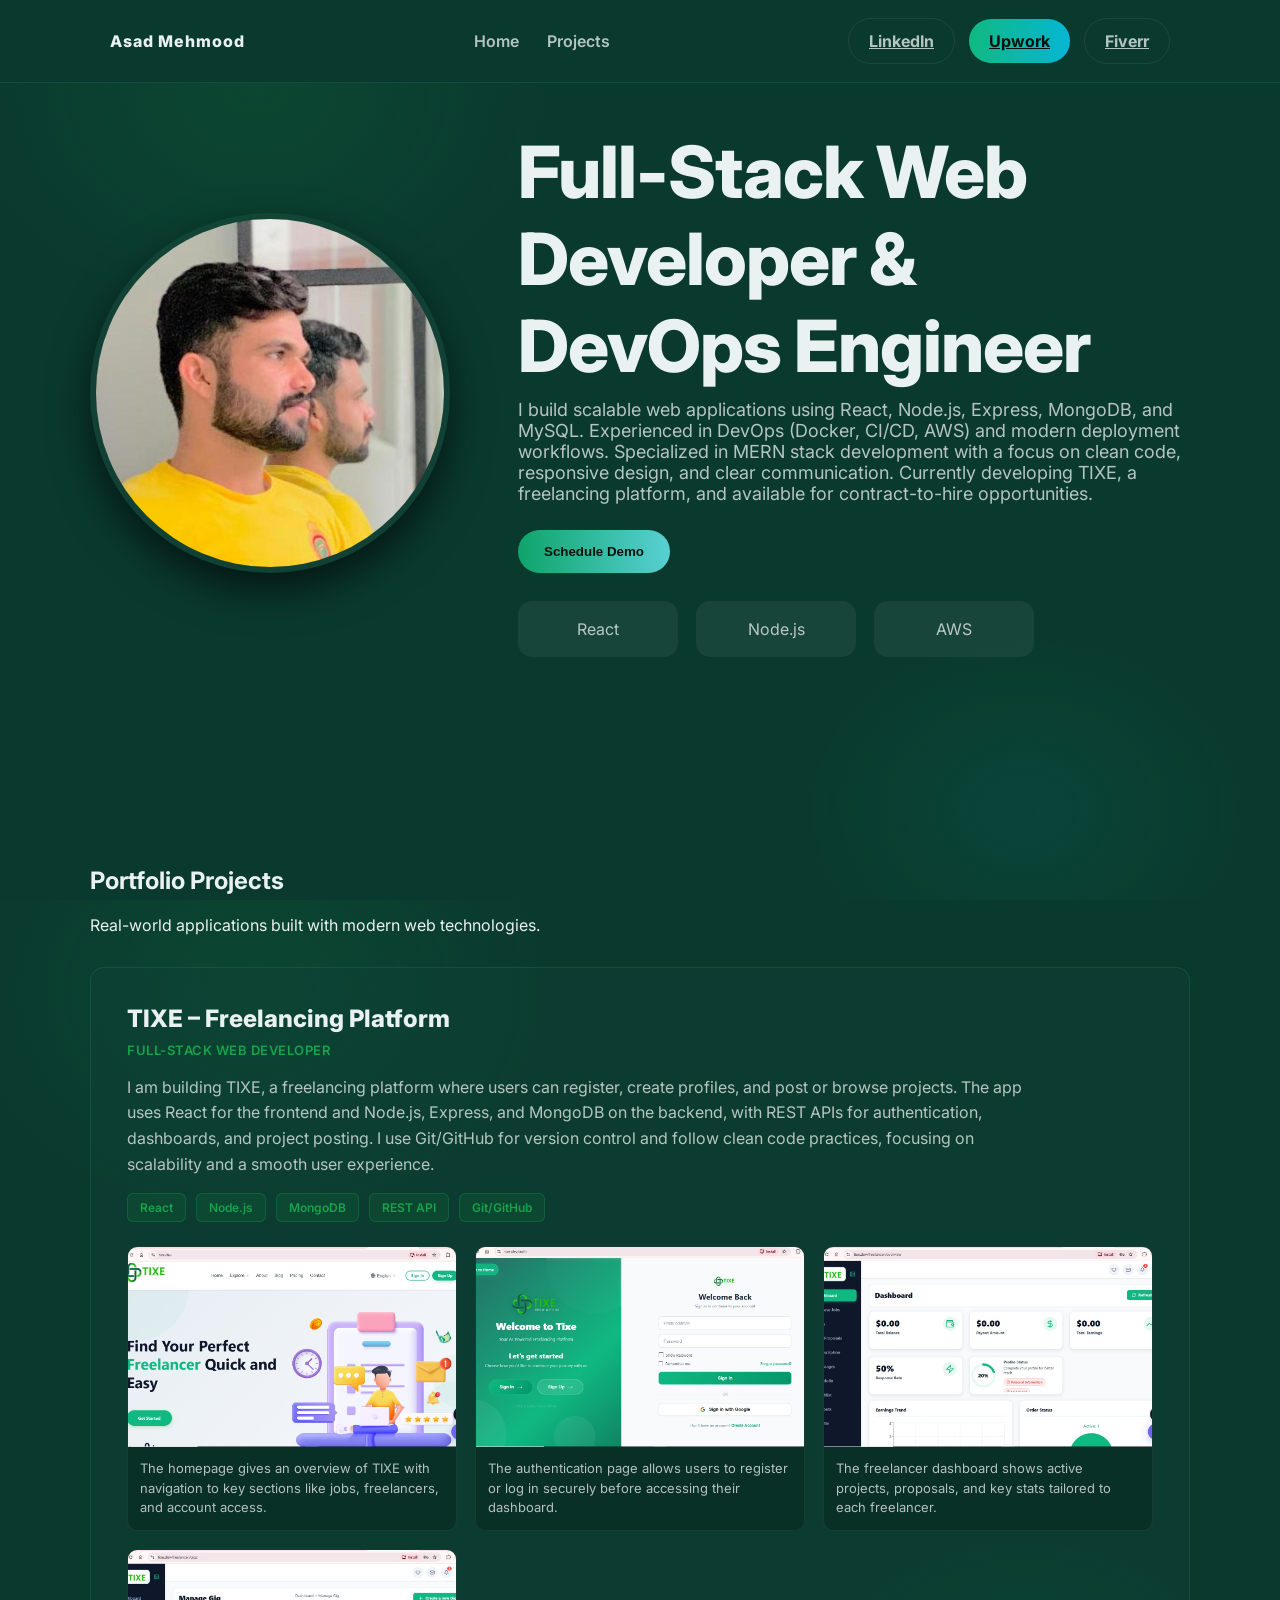
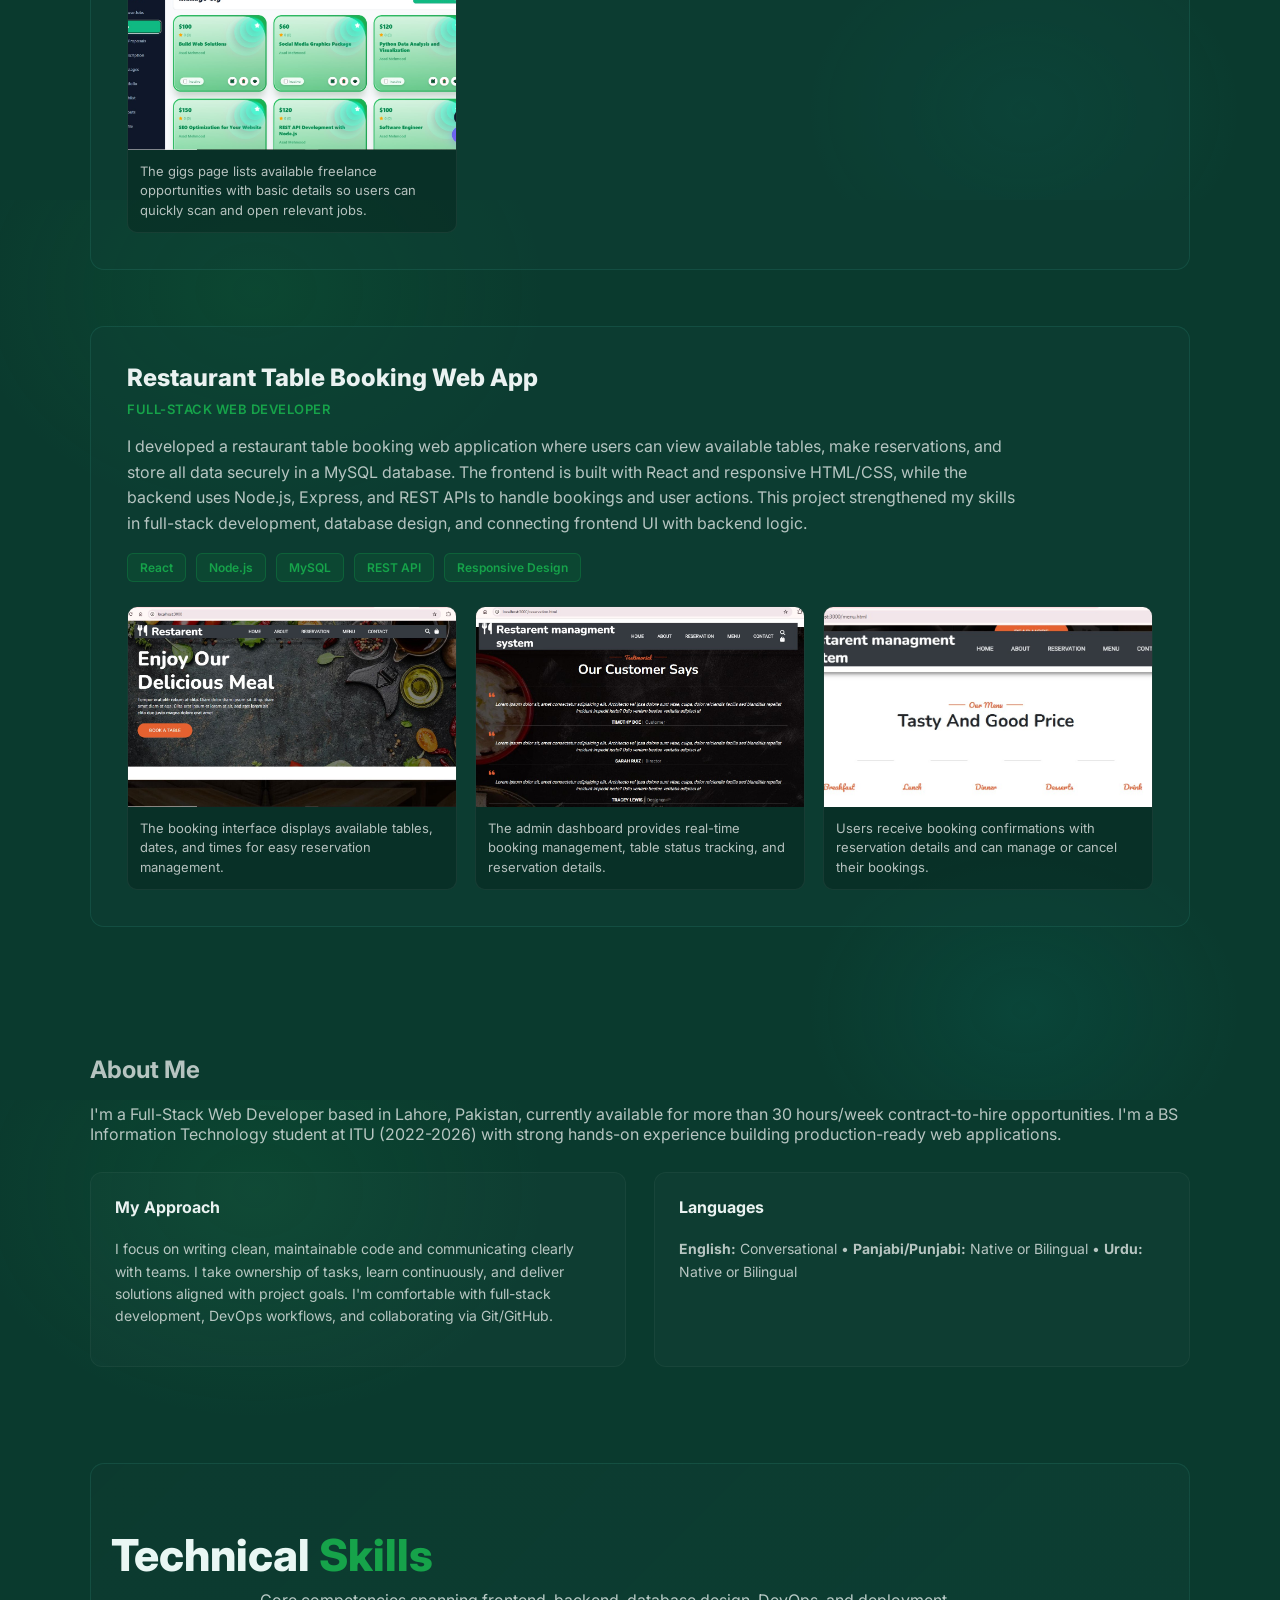
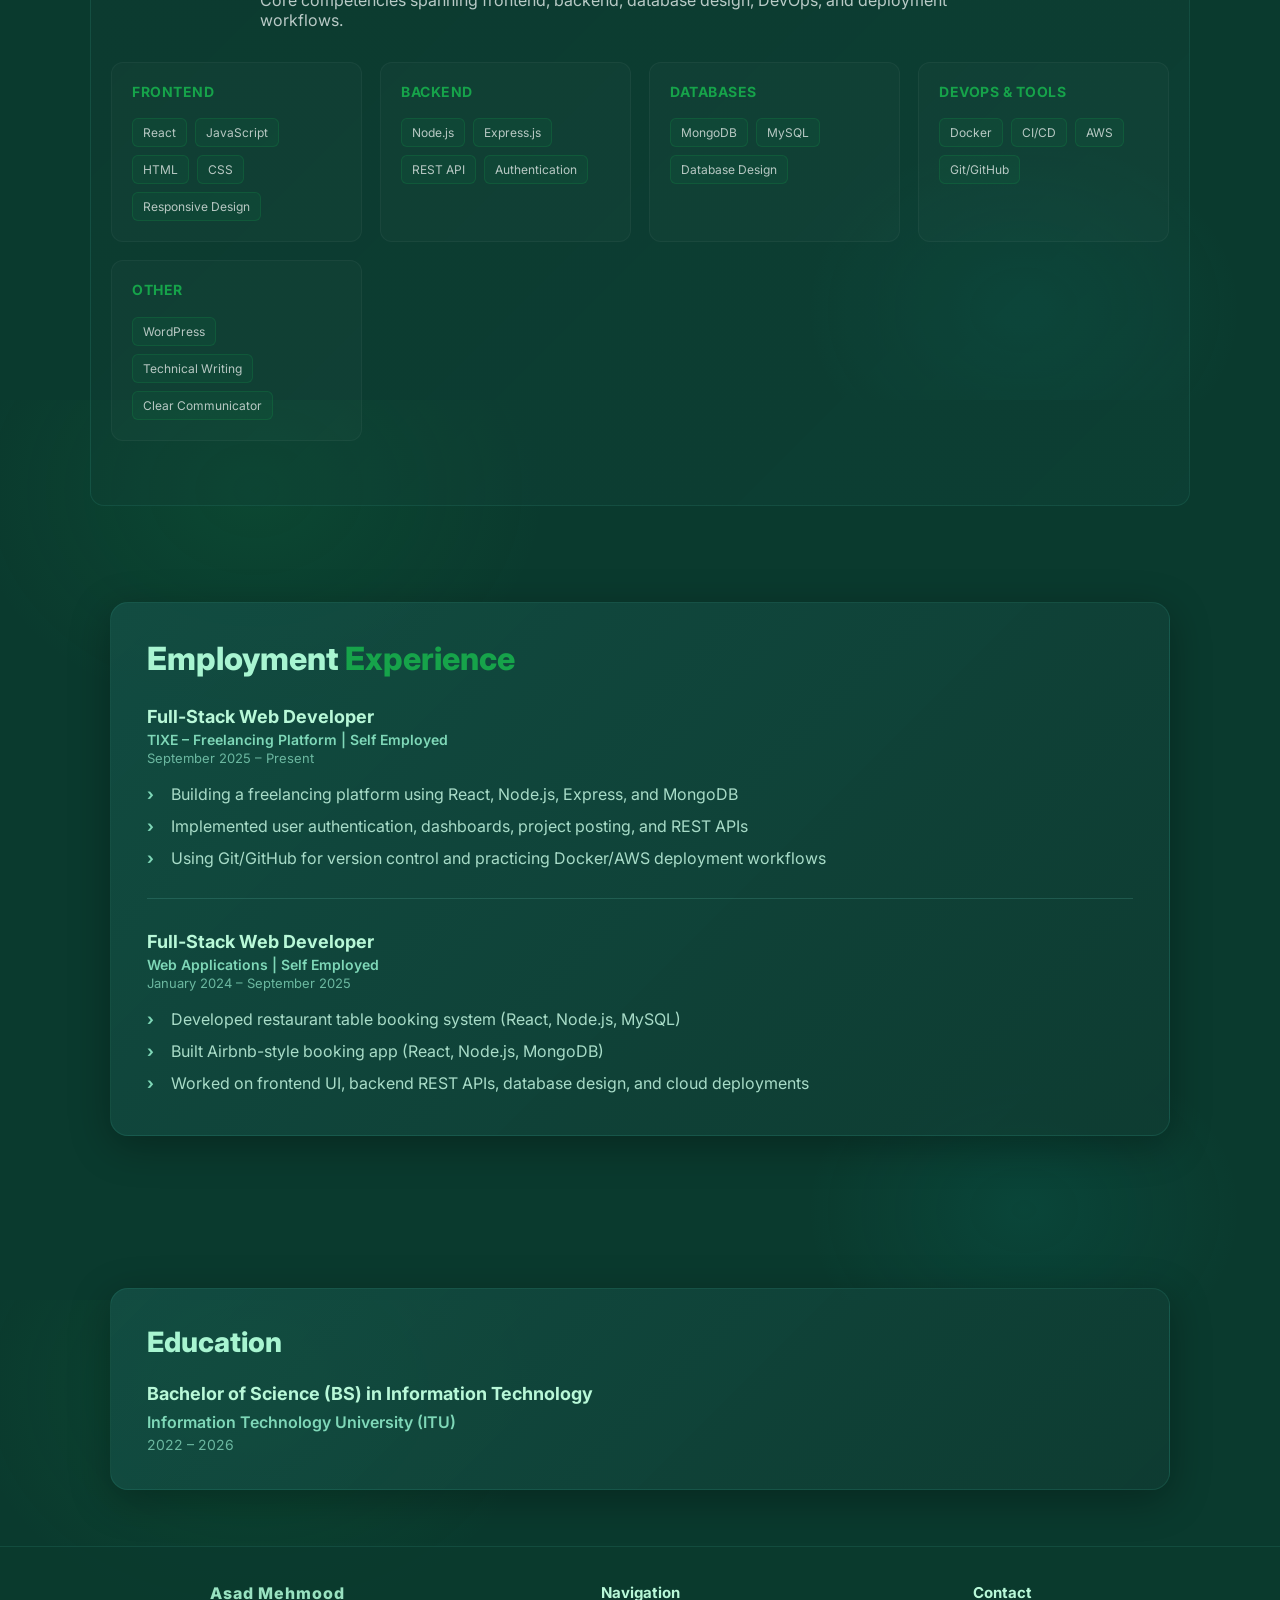
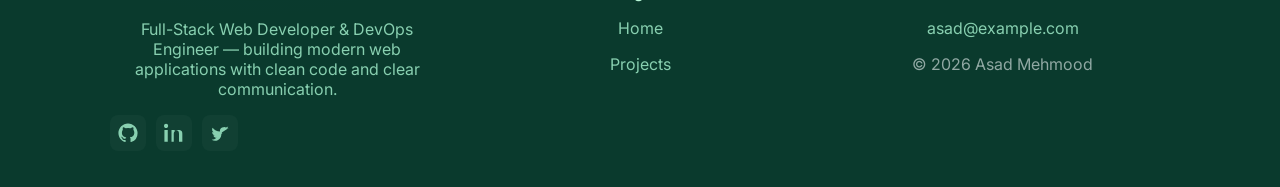
==== index.html @ 4e2e4b88 "Initial commit: Portfolio base" ====
<!doctype html>
<html lang="en">
  <head>
    <meta charset="utf-8" />
    <meta name="viewport" content="width=device-width,initial-scale=1" />
    <title>Verify to Trust AI — Portfolio</title>
    <!-- Animation Libraries -->
    <link href="https://unpkg.com/aos@next/dist/aos.css" rel="stylesheet" />
    <link rel="stylesheet" href="https://cdnjs.cloudflare.com/ajax/libs/animate.css/4.1.1/animate.min.css"/>
    <link rel="stylesheet" href="css/styles.css" />
    <link href="https://fonts.googleapis.com/css2?family=Inter:wght@300;400;600;800&display=swap" rel="stylesheet">
    <script defer src="js/script.js"></script>
    <script src="https://unpkg.com/aos@next/dist/aos.js"></script>
  </head>
  <body>
    <header class="site-header">
      <div class="container header-inner">
        <div class="logo">Asad Mehmood</div>
        <nav class="main-nav">
          <a href="index.html">Home</a>
          <a href="projects.html">Projects</a>
        </nav>
        <div class="header-cta">
          <a class="btn ghost" href="https://www.linkedin.com/in/asad-mehmood95" target="_blank">LinkedIn</a>
          <a class="btn primary" href="https://www.upwork.com/freelancers/~01e59293f4d8d0d1a4" target="_blank">Upwork</a>
          <a class="btn ghost" href="#" target="_blank">Fiverr</a>
        </div>
      </div>
    </header>

    <main>
      <section class="hero">
        <div class="container hero-inner">
          <div class="hero-left" data-aos="fade-up-right" data-aos-duration="800">
            <img class="hero-photo" src="img/hero.jpg" alt="Asad Mehmood" />
          </div>

          <div class="hero-right" data-aos="fade-up-left" data-aos-duration="800" data-aos-delay="200">
            <h1 class="hero-title">Full-Stack Web Developer & DevOps Engineer</h1>
            <p class="hero-sub">I build scalable web applications using React, Node.js, Express, MongoDB, and MySQL. Experienced in DevOps (Docker, CI/CD, AWS) and modern deployment workflows. Specialized in MERN stack development with a focus on clean code, responsive design, and clear communication. Currently developing TIXE, a freelancing platform, and available for contract-to-hire opportunities.</p>

            <div class="hero-actions">
              <button class="btn cta" id="demoBtn" data-aos="zoom-in" data-aos-duration="600" data-aos-delay="400">Schedule Demo</button>
            </div>

            <div class="preorders" data-aos="fade-up" data-aos-duration="800" data-aos-delay="600">
              <div class="preorder-card">React</div>
              <div class="preorder-card">Node.js</div>
              <div class="preorder-card">AWS</div>
            </div>
          </div>
        </div>
      </section>

      <section id="projects-preview" class="projects-section container">
        <h2>Portfolio Projects</h2>
        <p>Real-world applications built with modern web technologies.</p>

        <div class="portfolio-projects">
          <!-- TIXE Project -->
          <div class="portfolio-project" data-aos="fade-up" data-aos-duration="800">
            <div class="project-header">
              <h3>TIXE – Freelancing Platform</h3>
              <span class="project-role">Full-Stack Web Developer</span>
            </div>
            <p class="project-desc">I am building TIXE, a freelancing platform where users can register, create profiles, and post or browse projects. The app uses React for the frontend and Node.js, Express, and MongoDB on the backend, with REST APIs for authentication, dashboards, and project posting. I use Git/GitHub for version control and follow clean code practices, focusing on scalability and a smooth user experience.</p>
            <div class="project-skills">
              <span class="skill-tag">React</span>
              <span class="skill-tag">Node.js</span>
              <span class="skill-tag">MongoDB</span>
              <span class="skill-tag">REST API</span>
              <span class="skill-tag">Git/GitHub</span>
            </div>
            <div class="project-gallery">
              <div class="gallery-item">
                <img src="img/tixe-homepage.jpeg" alt="TIXE Homepage" />
                <p class="gallery-caption">The homepage gives an overview of TIXE with navigation to key sections like jobs, freelancers, and account access.</p>
              </div>
              <div class="gallery-item">
                <img src="img/auth-page.jpeg" alt="TIXE Auth Page" />
                <p class="gallery-caption">The authentication page allows users to register or log in securely before accessing their dashboard.</p>
              </div>
              <div class="gallery-item">
                <img src="img/freelancing-dashboard.jpeg" alt="Freelancer Dashboard" />
                <p class="gallery-caption">The freelancer dashboard shows active projects, proposals, and key stats tailored to each freelancer.</p>
              </div>
              <div class="gallery-item">
                <img src="img/Gigs-Page.jpeg" alt="Gigs Page" />
                <p class="gallery-caption">The gigs page lists available freelance opportunities with basic details so users can quickly scan and open relevant jobs.</p>
              </div>
            </div>
          </div>

          <!-- Restaurant Project -->
          <div class="portfolio-project" data-aos="fade-up" data-aos-duration="800" data-aos-delay="200">
            <div class="project-header">
              <h3>Restaurant Table Booking Web App</h3>
              <span class="project-role">Full-Stack Web Developer</span>
            </div>
            <p class="project-desc">I developed a restaurant table booking web application where users can view available tables, make reservations, and store all data securely in a MySQL database. The frontend is built with React and responsive HTML/CSS, while the backend uses Node.js, Express, and REST APIs to handle bookings and user actions. This project strengthened my skills in full-stack development, database design, and connecting frontend UI with backend logic.</p>
            <div class="project-skills">
              <span class="skill-tag">React</span>
              <span class="skill-tag">Node.js</span>
              <span class="skill-tag">MySQL</span>
              <span class="skill-tag">REST API</span>
              <span class="skill-tag">Responsive Design</span>
            </div>
            <div class="project-gallery">
              <div class="gallery-item">
                <img src="img/restuarnt-homepage.jpeg" alt="Restaurant Booking Homepage" />
                <p class="gallery-caption">The booking interface displays available tables, dates, and times for easy reservation management.</p>
              </div>
              <div class="gallery-item">
                <img src="img/restuarant-testionials.jpeg" alt="Restaurant Admin Dashboard" />
                <p class="gallery-caption">The admin dashboard provides real-time booking management, table status tracking, and reservation details.</p>
              </div>
              <div class="gallery-item">
                <img src="img/restuarnt-Menu.jpeg" alt="Booking Confirmation" />
                <p class="gallery-caption">Users receive booking confirmations with reservation details and can manage or cancel their bookings.</p>
              </div>
            </div>
          </div>
        </div>
      </section>

      <section class="features container" id="about">
        <h2>About Me</h2>
        <p>I'm a Full-Stack Web Developer based in Lahore, Pakistan, currently available for more than 30 hours/week contract-to-hire opportunities. I'm a BS Information Technology student at ITU (2022-2026) with strong hands-on experience building production-ready web applications.</p>
        <div class="about-grid">
          <div class="about-item">
            <h4>My Approach</h4>
            <p>I focus on writing clean, maintainable code and communicating clearly with teams. I take ownership of tasks, learn continuously, and deliver solutions aligned with project goals. I'm comfortable with full-stack development, DevOps workflows, and collaborating via Git/GitHub.</p>
          </div>
          <div class="about-item">
            <h4>Languages</h4>
            <p><strong>English:</strong> Conversational • <strong>Panjabi/Punjabi:</strong> Native or Bilingual • <strong>Urdu:</strong> Native or Bilingual</p>
          </div>
        </div>
      </section>

      <section class="verifiable container" id="skills">
        <div class="ver-head">
          <h2>Technical <span class="accent">Skills</span></h2>
        </div>
        <p class="ver-sub">Core competencies spanning frontend, backend, database design, DevOps, and deployment workflows.</p>

        <div class="skills-grid">
          <div class="skill-category" data-aos="zoom-in" data-aos-duration="600" data-aos-delay="100">
            <h4>Frontend</h4>
            <div class="skill-list">
              <span class="skill-badge">React</span>
              <span class="skill-badge">JavaScript</span>
              <span class="skill-badge">HTML</span>
              <span class="skill-badge">CSS</span>
              <span class="skill-badge">Responsive Design</span>
            </div>
          </div>

          <div class="skill-category" data-aos="zoom-in" data-aos-duration="600" data-aos-delay="200">
            <h4>Backend</h4>
            <div class="skill-list">
              <span class="skill-badge">Node.js</span>
              <span class="skill-badge">Express.js</span>
              <span class="skill-badge">REST API</span>
              <span class="skill-badge">Authentication</span>
            </div>
          </div>

          <div class="skill-category">
            <h4>Databases</h4>
            <div class="skill-list">
              <span class="skill-badge">MongoDB</span>
              <span class="skill-badge">MySQL</span>
              <span class="skill-badge">Database Design</span>
            </div>
          </div>

          <div class="skill-category" data-aos="zoom-in" data-aos-duration="600" data-aos-delay="300">
            <h4>DevOps & Tools</h4>
            <div class="skill-list">
              <span class="skill-badge">Docker</span>
              <span class="skill-badge">CI/CD</span>
              <span class="skill-badge">AWS</span>
              <span class="skill-badge">Git/GitHub</span>
            </div>
          </div>

          <div class="skill-category" data-aos="zoom-in" data-aos-duration="600" data-aos-delay="400">
            <h4>Other</h4>
            <div class="skill-list">
              <span class="skill-badge">WordPress</span>
              <span class="skill-badge">Technical Writing</span>
              <span class="skill-badge">Clear Communicator</span>
            </div>
          </div>
        </div>
      </section>

      <section class="employment-section container" id="employment">
        <div class="employment-card" data-aos="fade-up" data-aos-duration="800">
          <h2 class="employment-title">Employment <span class="accent">Experience</span></h2>
          
          <div class="employment-item" data-aos="slide-up" data-aos-duration="600" data-aos-delay="100">
            <div class="employment-header">
              <h3>Full-Stack Web Developer</h3>
              <span class="employment-company">TIXE – Freelancing Platform | Self Employed</span>
              <span class="employment-period">September 2025 – Present</span>
            </div>
            <ul class="employment-details">
              <li>Building a freelancing platform using React, Node.js, Express, and MongoDB</li>
              <li>Implemented user authentication, dashboards, project posting, and REST APIs</li>
              <li>Using Git/GitHub for version control and practicing Docker/AWS deployment workflows</li>
            </ul>
          </div>

          <div class="employment-item" data-aos="slide-up" data-aos-duration="600" data-aos-delay="200">
            <div class="employment-header">
              <h3>Full-Stack Web Developer</h3>
              <span class="employment-company">Web Applications | Self Employed</span>
              <span class="employment-period">January 2024 – September 2025</span>
            </div>
            <ul class="employment-details">
              <li>Developed restaurant table booking system (React, Node.js, MySQL)</li>
              <li>Built Airbnb-style booking app (React, Node.js, MongoDB)</li>
              <li>Worked on frontend UI, backend REST APIs, database design, and cloud deployments</li>
            </ul>
          </div>
        </div>
      </section>

      <section class="education-section container" id="education">
        <div class="education-card" data-aos="fade-up" data-aos-duration="800">
          <h2 class="education-title">Education</h2>
          <div class="education-item" data-aos="slide-up" data-aos-duration="600" data-aos-delay="100">
            <h3>Bachelor of Science (BS) in Information Technology</h3>
            <p class="education-school">Information Technology University (ITU)</p>
            <p class="education-period">2022 – 2026</p>
          </div>
        </div>
      </section>

      <!-- Project modal -->
      <div id="projectModal" class="modal" aria-hidden="true">
        <div class="modal-content">
          <button class="modal-close" id="modalClose">×</button>
          <h3 id="modalTitle">Project Title</h3>
          <img id="modalImg" src="" alt="" />
          <div id="modalBody">
            <p id="modalDesc"></p>
            <p><strong>Tech:</strong> <span id="modalTech"></span></p>
            <p><a id="modalLink" href="#" target="_blank">View repository / live</a></p>
          </div>
        </div>
      </div>
    </main>

    <footer class="site-footer">
      <div class="container footer-inner">
        <div class="col">
          <div class="logo">Asad Mehmood</div>
          <p>Full-Stack Web Developer & DevOps Engineer — building modern web applications with clean code and clear communication.</p>
          <div class="social" aria-label="Social links">
            <a class="social-link" href="https://github.com/asadmehmood" target="_blank" rel="noopener" aria-label="GitHub">
              <svg width="20" height="20" viewBox="0 0 24 24" fill="currentColor" aria-hidden="true"><path d="M12 .5C5.73.5.5 5.73.5 12c0 5.08 3.29 9.39 7.86 10.91.58.11.79-.25.79-.56 0-.28-.01-1.02-.02-2-3.2.7-3.88-1.54-3.88-1.54-.53-1.35-1.3-1.71-1.3-1.71-1.06-.72.08-.71.08-.71 1.17.08 1.78 1.2 1.78 1.2 1.04 1.78 2.73 1.26 3.4.97.11-.76.41-1.26.74-1.55-2.56-.29-5.26-1.28-5.26-5.7 0-1.26.45-2.29 1.19-3.1-.12-.29-.52-1.46.11-3.05 0 0 .98-.31 3.21 1.18a11.1 11.1 0 0 1 5.84 0c2.23-1.5 3.21-1.18 3.21-1.18.63 1.59.24 2.76.12 3.05.74.81 1.19 1.84 1.19 3.1 0 4.43-2.71 5.4-5.29 5.68.42.36.8 1.07.8 2.16 0 1.56-.01 2.82-.01 3.2 0 .31.21.68.8.56A11.52 11.52 0 0 0 23.5 12C23.5 5.73 18.27.5 12 .5z"/></svg>
            </a>
            <a class="social-link" href="https://linkedin.com/in/asad-mehmood" target="_blank" rel="noopener" aria-label="LinkedIn">
              <svg width="20" height="20" viewBox="0 0 24 24" fill="currentColor" aria-hidden="true"><path d="M4.98 3.5C4.98 4.88 3.86 6 2.48 6S0 4.88 0 3.5 1.12 1 2.5 1s2.48 1.12 2.48 2.5zM.5 8.5h4v14h-4v-14zM9 8.5h3.84v2h.05c.53-1 1.83-2.05 3.77-2.05C21.5 8.45 22 10.4 22 13.05V22.5h-4v-8.8c0-2.1-.04-4.8-2.92-4.8-2.92 0-3.37 2.28-3.37 4.63V22.5H9v-14z"/></svg>
            </a>
            <a class="social-link" href="https://twitter.com/asadmehmood" target="_blank" rel="noopener" aria-label="Twitter">
              <svg width="20" height="20" viewBox="0 0 24 24" fill="currentColor" aria-hidden="true"><path d="M22.46 6c-.77.35-1.6.58-2.46.69.89-.53 1.56-1.37 1.88-2.37-.83.5-1.75.86-2.73 1.06A4.15 4.15 0 0 0 16.11 5c-2.3 0-4.17 1.86-4.17 4.15 0 .33.04.65.11.96C8.28 10.03 5.11 8.2 3.13 5.6c-.36.62-.57 1.34-.57 2.11 0 1.46.74 2.75 1.87 3.51-.69-.02-1.34-.21-1.9-.52v.05c0 2.04 1.45 3.74 3.37 4.12-.35.1-.73.15-1.12.15-.27 0-.53-.03-.78-.07.53 1.64 2.07 2.84 3.9 2.87A8.34 8.34 0 0 1 1.99 20.1c1.17.75 2.56 1.2 4.05 1.2 4.86 0 7.53-4.03 7.53-7.53v-.34c.52-.38.97-.86 1.33-1.41-.48.21-1 .34-1.54.4.55-.33.98-.84 1.18-1.46z"/></svg>
            </a>
          </div>
        </div>

        <div class="col">
          <h4>Navigation</h4>
          <p><a href="index.html">Home</a></p>
          <p><a href="projects.html">Projects</a></p>
        </div>

        <div class="col">
          <h4>Contact</h4>
          <p><a href=\"mailto:asad@example.com\">asad@example.com</a></p>
          <p style="margin-top:12px;color:rgba(234,242,241,0.6)">© 2026 Asad Mehmood</p>
        </div>
      </div>
    </footer>
  </body>
</html>
---- css/styles.css ----
:root{
  --bg:#0a3a2e;
  --panel: rgba(255,255,255,0.06);
  --accent: #16a34a;
  --muted: rgba(255,255,255,0.7);
}
*{box-sizing:border-box}
html,body{height:100%}
body{
  margin:0;
  font-family:Inter,system-ui,-apple-system,"Segoe UI",Roboto,"Helvetica Neue",Arial;
  background: radial-gradient(ellipse at 20% 10%, rgba(22,163,74,0.12) 0%, transparent 20%),
              radial-gradient(ellipse at 80% 90%, rgba(6,166,152,0.1) 0%, transparent 15%),
              var(--bg);
  color:#eaf2f1;
  position:relative;
  overflow-x:hidden;
}

body::before{
  content:'';
  position:fixed;
  top:0;
  left:0;
  width:100%;
  height:100%;
  background:
    radial-gradient(circle 80px at 10% 20%, rgba(22,200,100,0.15), transparent),
    radial-gradient(circle 60px at 80% 80%, rgba(50,180,150,0.12), transparent),
    radial-gradient(circle 100px at 50% 50%, rgba(30,160,120,0.08), transparent),
    radial-gradient(circle 70px at 90% 10%, rgba(20,180,140,0.1), transparent),
    radial-gradient(circle 50px at 15% 80%, rgba(40,170,130,0.12), transparent),
    radial-gradient(circle 85px at 60% 30%, rgba(25,190,150,0.1), transparent);
  background-size:
    200% 200%,
    250% 250%,
    300% 300%,
    280% 280%,
    220% 220%,
    260% 260%;
  animation:
    bubble1 15s ease-in-out infinite,
    bubble2 20s ease-in-out infinite,
    bubble3 25s ease-in-out infinite,
    bubble4 18s ease-in-out infinite,
    bubble5 22s ease-in-out infinite,
    bubble6 19s ease-in-out infinite;
  pointer-events:none;
  z-index:0;
}

@keyframes bubble1{
  0%, 100% { background-position: 0% 0%, 0% 0%, 0% 0%, 0% 0%, 0% 0%, 0% 0%; }
  25% { background-position: 100% 0%, 0% 0%, 0% 0%, 0% 0%, 0% 0%, 0% 0%; }
  50% { background-position: 100% 100%, 0% 0%, 0% 0%, 0% 0%, 0% 0%, 0% 0%; }
  75% { background-position: 0% 100%, 0% 0%, 0% 0%, 0% 0%, 0% 0%, 0% 0%; }
}

@keyframes bubble2{
  0%, 100% { background-position: 0% 0%, 100% 100%, 0% 0%, 0% 0%, 0% 0%, 0% 0%; }
  25% { background-position: 0% 0%, 0% 100%, 0% 0%, 0% 0%, 0% 0%, 0% 0%; }
  50% { background-position: 0% 0%, 0% 0%, 0% 0%, 0% 0%, 0% 0%, 0% 0%; }
  75% { background-position: 0% 0%, 100% 0%, 0% 0%, 0% 0%, 0% 0%, 0% 0%; }
}

@keyframes bubble3{
  0%, 100% { background-position: 0% 0%, 0% 0%, 50% 50%, 0% 0%, 0% 0%, 0% 0%; }
  50% { background-position: 0% 0%, 0% 0%, 100% 100%, 0% 0%, 0% 0%, 0% 0%; }
}

@keyframes bubble4{
  0%, 100% { background-position: 0% 0%, 0% 0%, 0% 0%, 100% 0%, 0% 0%, 0% 0%; }
  50% { background-position: 0% 0%, 0% 0%, 0% 0%, 0% 100%, 0% 0%, 0% 0%; }
}

@keyframes bubble5{
  0%, 100% { background-position: 0% 0%, 0% 0%, 0% 0%, 0% 0%, 100% 100%, 0% 0%; }
  50% { background-position: 0% 0%, 0% 0%, 0% 0%, 0% 0%, 0% 0%, 0% 0%; }
}

@keyframes bubble6{
  0%, 100% { background-position: 0% 0%, 0% 0%, 0% 0%, 0% 0%, 0% 0%, 50% 50%; }
  50% { background-position: 0% 0%, 0% 0%, 0% 0%, 0% 0%, 0% 0%, 100% 100%; }
}

main{
  position:relative;
  z-index:1;
}
.container{max-width:1100px;margin:0 auto;padding:0 20px;position:relative;z-index:1}

.site-header{position:fixed;left:0;right:0;top:0;padding:18px 0;z-index:50;background:rgba(10,58,46,0.95);backdrop-filter:blur(8px);border-bottom:1px solid rgba(50,150,130,0.2)}
.header-inner{display:flex;align-items:center;justify-content:space-between}
.logo{font-weight:800;letter-spacing:1px}
.main-nav a{color:var(--muted);text-decoration:none;margin:0 12px;font-weight:600}
.header-cta .btn{margin-left:10px}

.hero{min-height:78vh;display:block;position:relative;overflow:hidden;border-radius:18px;margin:48px 12px}
.hero-bg{position:absolute;inset:0;background-color:#021010;background-position:center;background-size:cover;background-repeat:no-repeat;filter:brightness(0.45);}
.hero-inner{position:relative;z-index:3;padding:80px 0;text-align:left;display:flex;align-items:center;gap:40px}

/* Left photo and right text layout */
.hero-left{flex:0 0 360px;display:flex;align-items:center;justify-content:center}
.hero-photo{width:360px;height:360px;border-radius:50%;object-fit:cover;box-shadow:0 18px 40px rgba(0,0,0,0.6);border:6px solid rgba(255,255,255,0.03)}
.hero-right{flex:1}
.hero-right{padding-left:28px}
.hero-right .hero-title{margin-top:0;max-width:720px}
.hero-right .hero-sub{max-width:720px}
.preorders{margin-top:28px;display:flex;gap:18px;justify-content:flex-start;flex-wrap:wrap}
.hero-title{font-size:clamp(34px,7vw,72px);margin:0 0 10px;font-weight:800;letter-spacing:-1px}
.hero-sub{color:var(--muted);font-size:18px;margin:0 0 26px}

.btn{display:inline-block;padding:12px 20px;border-radius:999px;border:0;cursor:pointer;font-weight:700}
.btn.primary{background:linear-gradient(90deg,#10b981,#06b6d4);color:#02110b}
.btn.ghost{background:transparent;border:1px solid rgba(255,255,255,0.08);color:var(--muted)}
.btn.cta{background:linear-gradient(90deg,#0ea46a,#58d0d3);color:#02110b;padding:14px 26px}

.preorder-card{background:var(--panel);backdrop-filter:blur(6px);padding:18px 22px;border-radius:14px;min-width:160px;text-align:center;color:var(--muted)}

.features{padding:60px 0;color:var(--muted);text-align:left}

.site-footer{padding:28px 0;text-align:center;color:var(--muted)}

/* Verifiable section (dark, centered, icon cards) */
.verifiable{padding:64px 20px;margin-top:36px;background:linear-gradient(135deg,rgba(15,60,50,0.4),rgba(20,75,65,0.3));border:1px solid rgba(50,150,130,0.2);border-radius:14px;color:#e9f7f4}
.ver-head h2{font-size:clamp(28px,4.8vw,44px);margin:0 0 8px;font-weight:800}
.ver-head .accent{color:var(--accent)}
.ver-sub{color:rgba(234,242,241,0.78);max-width:760px;margin:8px auto 28px}
.ver-icons{display:flex;gap:22px;justify-content:center;align-items:flex-start;flex-wrap:wrap}
.ver-card{background:rgba(255,255,255,0.02);padding:18px 20px;border-radius:12px;min-width:220px;max-width:280px;text-align:center}
.ver-icon{width:64px;height:64px;margin:0 auto 12px;border-radius:12px;background:linear-gradient(180deg,rgba(40,200,140,0.12),rgba(40,200,140,0.02));box-shadow:0 6px 20px rgba(10,40,30,0.45) inset}
.ver-label{font-size:14px;color:rgba(234,242,241,0.78)}

/* Enhanced footer layout */
.site-footer{background:rgba(10,58,46,0.9);padding:36px 0;color:rgba(168,245,209,0.9);border-top:1px solid rgba(50,150,130,0.2)}
.site-footer .footer-inner{display:flex;gap:28px;align-items:flex-start;justify-content:space-between;max-width:1100px;margin:0 auto}
.site-footer .col{flex:1;min-width:180px}
.site-footer h4{margin:0 0 8px;font-size:15px;color:#b8f8d8}
.site-footer p, .site-footer a{color:rgba(168,245,209,0.8);text-decoration:none}
.site-footer .social{display:flex;gap:10px;margin-top:8px}

.social-link{display:inline-flex;align-items:center;justify-content:center;width:36px;height:36px;border-radius:8px;background:rgba(255,255,255,0.03);color:var(--muted);transition:transform .18s ease,background .18s ease}
.social-link:hover{transform:translateY(-4px);background:linear-gradient(90deg,var(--accent),#06b6d4);color:#02110b}
.footer-inner .logo{font-weight:800}

/* Threats section (white rounded container with two-column content) */
.threats-section{padding:56px 20px;margin-top:40px}
.threats-card{background:#fff;border-radius:18px;padding:36px;box-shadow:0 10px 40px rgba(0,0,0,0.08)}
.threats-title{color:#114b3a;text-align:center;font-size:34px;margin:0 0 10px;font-weight:800}
.threats-title .accent{color:var(--accent)}
.threats-intro{text-align:center;color:#7aa88b;max-width:900px;margin:0 auto 28px}
.threats-grid{display:grid;grid-template-columns:1fr 1fr;gap:22px;align-items:stretch}
.threats-art img{width:100%;height:320px;object-fit:cover;border-radius:12px}
.threats-panel{background:#eafef4;border-radius:12px;padding:26px}
.threats-panel h3{margin-top:0;color:#073a2a}
.threats-list{display:flex;gap:24px}
.threats-list ul{list-style:none;padding:0;margin:0}
.threats-list li{padding:8px 0;color:#0c5a3f;position:relative}
.threats-list li::before{content:'›';position:absolute;left:-18px;color:#0c5a3f;font-weight:700}
.threats-cta{margin-top:24px}
.btn.secondary{background:#0c6948;color:#fff;border-radius:10px;padding:10px 16px}

@media (max-width:900px){
  .threats-grid{grid-template-columns:1fr;}
  .threats-art img{height:220px}
}

/* Solutions band (green) */
.solutions-section{padding:56px 20px;margin-top:40px}
.solutions-card{background:#fff;border-radius:18px;padding:26px}
.solutions-top{text-align:center;margin-bottom:8px}
.badge{display:inline-block;border:1px solid rgba(10,70,50,0.12);padding:6px 12px;border-radius:18px;font-size:13px;color:#0a4f3a}
.solutions-title{margin:10px 0 0;font-size:30px;color:#0b4537}

.solutions-band{background:#0b5d49;border-radius:10px;margin-top:18px;display:flex;align-items:center;padding:34px 22px;color:#e6fff6}
.solutions-left{flex:0 0 240px;display:flex;align-items:center;justify-content:center}
.solutions-verb{font-size:34px;font-weight:700;color:#9ef4b8}
.solutions-center{width:80px;display:flex;justify-content:center}
.dot-row{display:flex;flex-direction:column;align-items:center;gap:22px}
.sol-icon{display:inline-block;color:#bff6db;opacity:0.95;transition:transform .28s ease,opacity .28s ease;filter:drop-shadow(0 6px 18px rgba(8,80,50,0.28));}
.sol-icon.large{width:44px;height:44px}
.dot{display:none}
.solutions-right{flex:1;display:flex;flex-direction:column;gap:18px;padding-left:18px}
.solutions-band{background:#0b5d49;border-radius:10px;margin-top:18px;display:flex;align-items:center;padding:34px 22px;color:#e6fff6}

/* Make band appear full-bleed inside the white rounded card */
.solutions-card{position:relative;overflow:visible}
.solutions-band{margin-left:-26px;margin-right:-26px;padding-left:40px;padding-right:40px;border-radius:12px}

/* subtle icon animations */
.dot-row{display:flex;flex-direction:column;align-items:center;gap:22px}
.dot-row .sol-icon{animation:fadeScale 2.2s ease-in-out infinite alternate}
.dot-row .sol-icon:nth-child(2){animation-duration:2.4s;opacity:1}
.dot-row .sol-icon:nth-child(1){animation-delay:0.1s}
.dot-row .sol-icon:nth-child(3){animation-delay:0.25s}

@keyframes fadeScale{
  from{opacity:0.85;transform:scale(.95)}
  to{opacity:1;transform:scale(1.06)}
}
.sol-item h4{margin:0;color:#d7fff0}
.sol-item .muted{color:rgba(200,255,230,0.85);margin-top:6px;font-size:14px}

@media (max-width:900px){
  .solutions-band{flex-direction:column;align-items:center;text-align:center;padding:26px}
  .solutions-left{order:1}
  .solutions-center{order:2;margin:12px 0}
  .solutions-right{order:3;padding-left:0}
  .solutions-left{flex:0 0 auto}
}


/* Responsive */
@media (max-width:720px){
  .main-nav{display:none}
  .hero-inner{padding:100px 0}
  .hero-title{font-size:36px}
}

/* hero uses inline image element now (img/hero.jpg) */

/* Projects grid */
.projects-section{padding:48px 0}
.projects-grid{display:grid;grid-template-columns:repeat(3,1fr);gap:20px;margin-top:20px}
.project-card{background:rgba(255,255,255,0.03);padding:14px;border-radius:12px;text-align:center;cursor:pointer;transition:transform .18s ease,box-shadow .18s ease}
.project-card img{width:100%;height:160px;object-fit:cover;border-radius:8px;margin-bottom:12px}
.project-card:hover{transform:translateY(-6px);box-shadow:0 8px 30px rgba(2,10,8,0.45)}

/* Modal styles */
.modal{position:fixed;inset:0;background:rgba(0,0,0,0.6);display:none;align-items:center;justify-content:center;padding:24px;z-index:120}
.modal[aria-hidden="false"]{display:flex}
.modal-content{background:#031312;color:#eaf6f3;border-radius:12px;padding:22px;max-width:860px;width:100%;position:relative}
.modal-content img{width:100%;height:320px;object-fit:cover;border-radius:8px;margin:12px 0}
.modal-close{position:absolute;right:12px;top:8px;background:transparent;border:0;font-size:26px;color:#bfeee0;cursor:pointer}

@media (max-width:900px){
  .projects-grid{grid-template-columns:repeat(2,1fr)}
}
@media (max-width:720px){
  .hero-inner{flex-direction:column;gap:20px;align-items:center;padding:60px 0}
  .hero-left{flex:0 0 auto}
  .hero-photo{width:200px;height:200px}
  .hero-right{text-align:center}
}
@media (max-width:600px){
  .projects-grid{grid-template-columns:1fr}
  .hero-photo{width:140px;height:140px}
}

/* Portfolio Projects Section */
.portfolio-projects{display:flex;flex-direction:column;gap:56px;margin-top:32px}
.portfolio-project{background:rgba(15,65,55,0.4);border-radius:14px;padding:36px;border:1px solid rgba(50,150,130,0.2)}
.project-header{margin-bottom:16px}
.project-header h3{margin:0 0 6px;font-size:24px;font-weight:800;color:#eaf2f1}
.project-role{display:inline-block;color:var(--accent);font-size:13px;font-weight:600;text-transform:uppercase;letter-spacing:0.5px}
.project-desc{color:var(--muted);font-size:16px;line-height:1.6;margin-bottom:16px;max-width:900px}
.project-skills{display:flex;gap:10px;flex-wrap:wrap;margin-bottom:24px}
.skill-tag{display:inline-block;background:rgba(22,163,74,0.1);color:var(--accent);padding:6px 12px;border-radius:6px;font-size:12px;font-weight:600;border:1px solid rgba(22,163,74,0.3)}
.project-gallery{display:grid;grid-template-columns:repeat(auto-fit,minmax(280px,1fr));gap:18px;margin-top:24px}
.gallery-item{background:rgba(0,0,0,0.2);border-radius:10px;overflow:hidden;border:1px solid rgba(255,255,255,0.06)}
.gallery-item img{width:100%;height:200px;object-fit:cover;display:block}
.gallery-caption{margin:12px;font-size:13px;color:var(--muted);line-height:1.5}

/* About Section */
.about-grid{display:grid;grid-template-columns:repeat(auto-fit,minmax(320px,1fr));gap:28px;margin-top:28px}
.about-item{background:rgba(255,255,255,0.02);padding:24px;border-radius:12px;border:1px solid rgba(255,255,255,0.04)}
.about-item h4{margin-top:0;color:#eaf2f1;font-size:16px}
.about-item p{color:var(--muted);font-size:14px;line-height:1.6}

/* Skills Section */
.skills-grid{display:grid;grid-template-columns:repeat(auto-fit,minmax(220px,1fr));gap:18px;margin-top:32px}
.skill-category{background:rgba(255,255,255,0.02);padding:20px;border-radius:12px;border:1px solid rgba(255,255,255,0.04)}
.skill-category h4{margin-top:0;color:var(--accent);font-size:14px;font-weight:700;text-transform:uppercase;letter-spacing:0.5px}
.skill-list{display:flex;flex-wrap:wrap;gap:8px;margin-top:12px}
.skill-badge{display:inline-block;background:rgba(22,163,74,0.08);color:var(--muted);padding:6px 10px;border-radius:6px;font-size:12px;border:1px solid rgba(22,163,74,0.2);transition:all .18s ease}
.skill-badge:hover{background:rgba(22,163,74,0.15);border-color:rgba(22,163,74,0.4);color:#eaf2f1}

/* Employment Section */
.employment-section{padding:56px 20px;margin-top:40px}
.employment-card{background:linear-gradient(135deg,rgba(20,80,70,0.8),rgba(15,60,50,0.85));border-radius:18px;padding:36px;box-shadow:0 10px 40px rgba(0,0,0,0.3);border:1px solid rgba(50,150,130,0.2)}
.employment-title{color:#a8f5d1;font-size:32px;margin:0 0 28px;font-weight:800}
.employment-title .accent{color:var(--accent)}
.employment-item{margin-bottom:32px;padding-bottom:24px;border-bottom:1px solid rgba(100,200,180,0.2)}
.employment-item:last-child{border-bottom:none;padding-bottom:0;margin-bottom:0}
.employment-header h3{margin:0 0 4px;color:#b8f8d8;font-size:18px;font-weight:700}
.employment-company{display:block;color:#7fd8b8;font-weight:600;font-size:14px;margin-bottom:2px}
.employment-period{display:block;color:#6bb8a0;font-size:13px}
.employment-details{list-style:none;padding:12px 0 0;margin:0;color:#a8dcc8}
.employment-details li{padding:6px 0 6px 24px;position:relative}
.employment-details li::before{content:'›';position:absolute;left:0;color:#7fd8b8;font-weight:700}

/* Education Section */
.education-section{padding:56px 20px;margin-top:40px}
.education-card{background:linear-gradient(135deg,rgba(20,80,70,0.8),rgba(15,60,50,0.85));border-radius:18px;padding:36px;box-shadow:0 10px 40px rgba(0,0,0,0.3);border:1px solid rgba(50,150,130,0.2)}
.education-title{color:#114b3a;font-size:28px;margin:0 0 24px;font-weight:800}
.education-title{color:#a8f5d1;font-size:28px;margin:0 0 24px;font-weight:800}
.education-item h3{color:#b8f8d8;font-size:18px;margin:0 0 8px;font-weight:700}
.education-school{color:#7fd8b8;font-weight:600;margin:4px 0}
.education-period{color:#6bb8a0;font-size:14px;margin:0}

/* 3D Effects and Animation Enhancements */
html{scroll-behavior:smooth}

/* 3D perspective for interactive elements */
.portfolio-project,
.employment-card,
.education-card,
.skill-category,
.hero-photo{
  perspective:1000px;
  transition:transform 0.3s cubic-bezier(0.34, 1.56, 0.64, 1), box-shadow 0.3s ease;
}

.portfolio-project:hover,
.employment-card:hover,
.education-card:hover,
.skill-category:hover{
  transform:translateY(-8px) rotateX(2deg);
  box-shadow:0 20px 60px rgba(22,163,74,0.2);
}

.hero-photo{
  border-radius:50%;
  box-shadow:0 18px 40px rgba(0,0,0,0.6);
  transition:transform 0.4s cubic-bezier(0.34, 1.56, 0.64, 1), box-shadow 0.4s ease;
}

.hero-photo:hover{
  transform:scale(1.05) rotateY(5deg);
  box-shadow:0 25px 50px rgba(22,163,74,0.3);
}

.btn:hover{
  transform:scale(1.05);
}

.skill-badge{
  cursor:pointer;
  transition:all 0.3s cubic-bezier(0.34, 1.56, 0.64, 1);
}

.skill-badge:hover{
  transform:scale(1.1);
}

/* Gallery items 3D flip effect */
.gallery-item{
  perspective:1000px;
  transform-style:preserve-3d;
  transition:transform 0.6s cubic-bezier(0.34, 1.56, 0.64, 1);
}

.gallery-item:hover{
  transform:rotateY(2deg);
}

/* Smooth animations for AOS library */
[data-aos] {
  opacity: 0;
}

[data-aos].aos-animate {
  opacity: 1;
}

/* Enhanced animation states */
[data-aos="fade-up"] {
  transform: translateY(40px);
}

[data-aos="fade-up"].aos-animate {
  transform: translateY(0);
}

[data-aos="fade-up-right"] {
  transform: translateY(40px) translateX(-40px);
}

[data-aos="fade-up-right"].aos-animate {
  transform: translateY(0) translateX(0);
}

[data-aos="fade-up-left"] {
  transform: translateY(40px) translateX(40px);
}

[data-aos="fade-up-left"].aos-animate {
  transform: translateY(0) translateX(0);
}

[data-aos="slide-up"] {
  transform: translateY(50px);
}

[data-aos="slide-up"].aos-animate {
  transform: translateY(0);
}

[data-aos="zoom-in"] {
  transform: scale(0.8);
}

[data-aos="zoom-in"].aos-animate {
  transform: scale(1);
}

/* Staggered animations for multiple elements */
[data-aos][data-aos-delay="100"] {
  transition-delay: 100ms;
}

[data-aos][data-aos-delay="200"] {
  transition-delay: 200ms;
}

[data-aos][data-aos-delay="300"] {
  transition-delay: 300ms;
}

[data-aos][data-aos-delay="400"] {
  transition-delay: 400ms;
}

[data-aos][data-aos-delay="600"] {
  transition-delay: 600ms;
}

/* Custom AOS animation speeds */
[data-aos][data-aos-duration="600"] {
  transition-duration: 600ms;
}

[data-aos][data-aos-duration="800"] {
  transition-duration: 800ms;
}

/* Additional 3D effect for cards */
.portfolio-projects{
  perspective:1200px;
}

.employment-item,
.education-item{
  transition:all 0.4s cubic-bezier(0.34, 1.56, 0.64, 1);
}

.employment-item:hover,
.education-item:hover{
  transform:translateX(8px);
}

@media (max-width:900px){
  .project-gallery{grid-template-columns:repeat(2,1fr)}
  .portfolio-project{padding:24px}
}

@media (max-width:720px){
  .project-gallery{grid-template-columns:1fr}
  .employment-card,.education-card{padding:24px}
  .portfolio-projects{gap:36px}
}
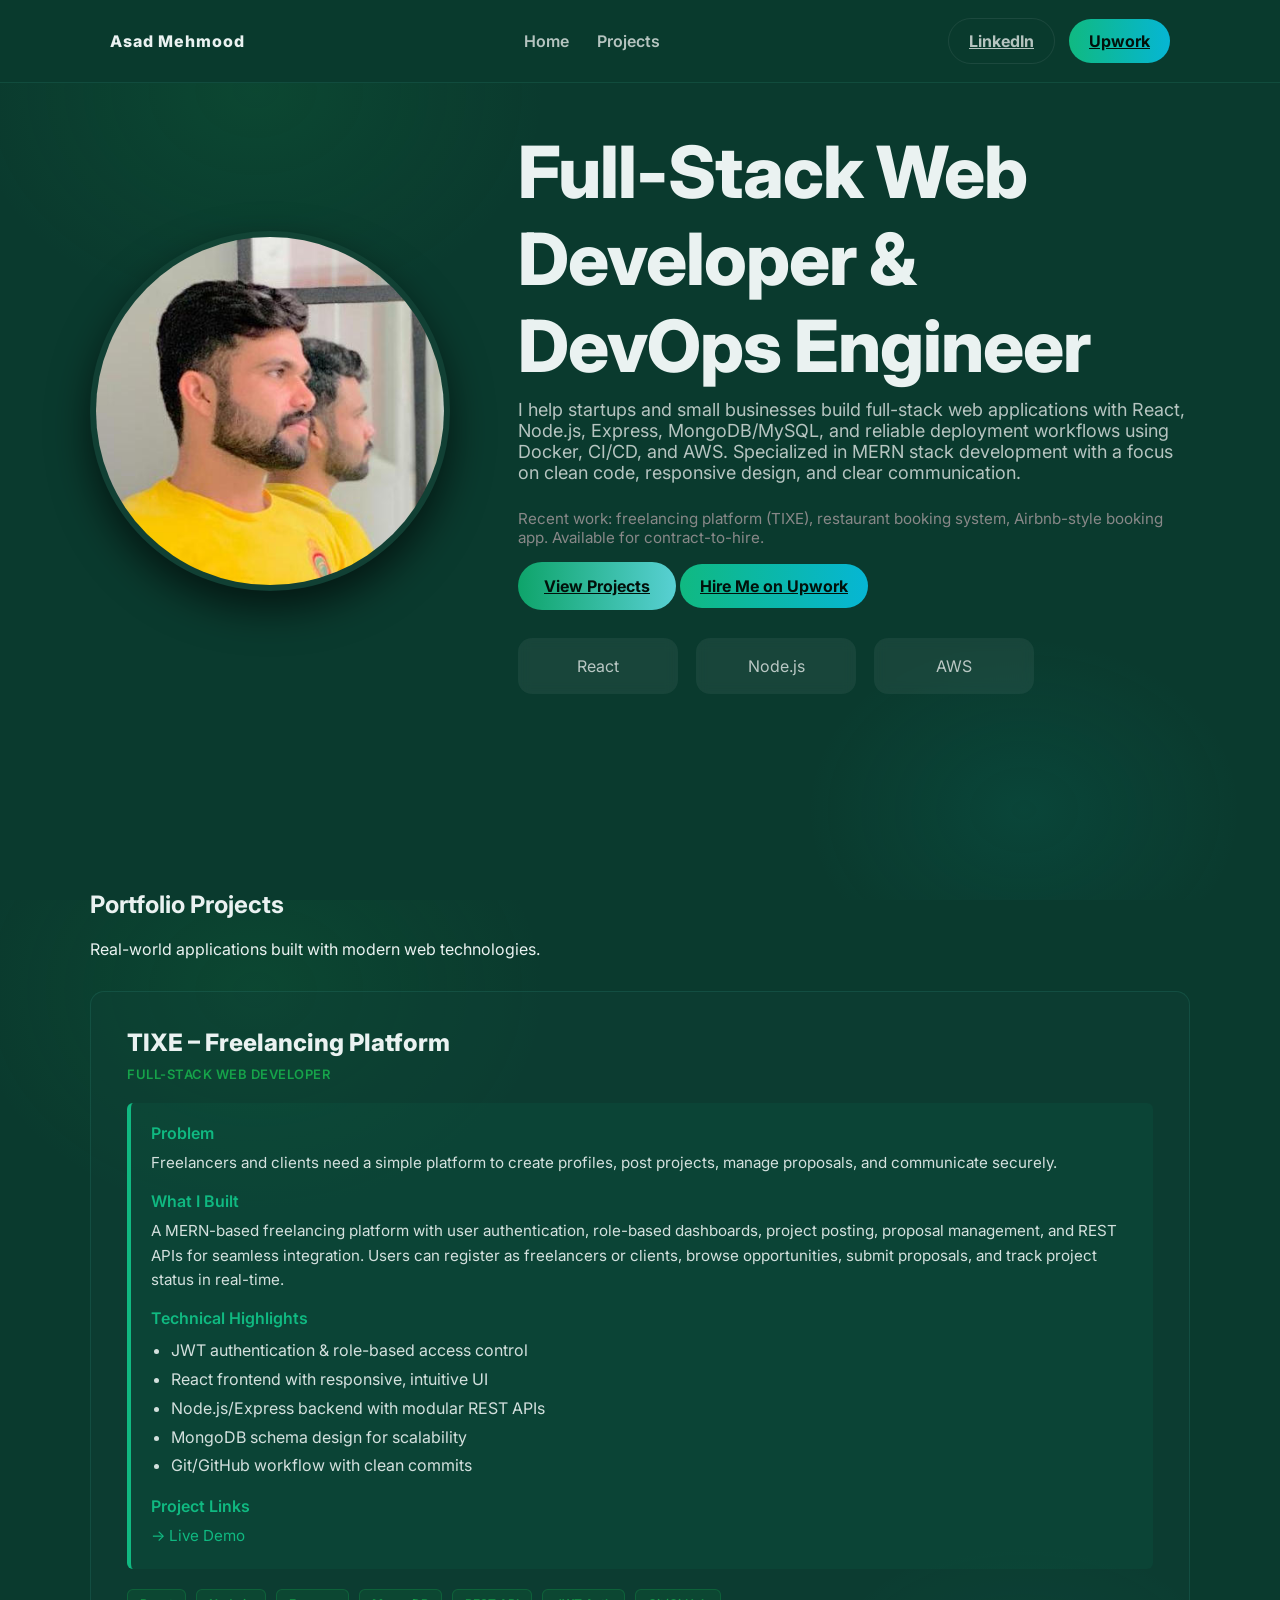
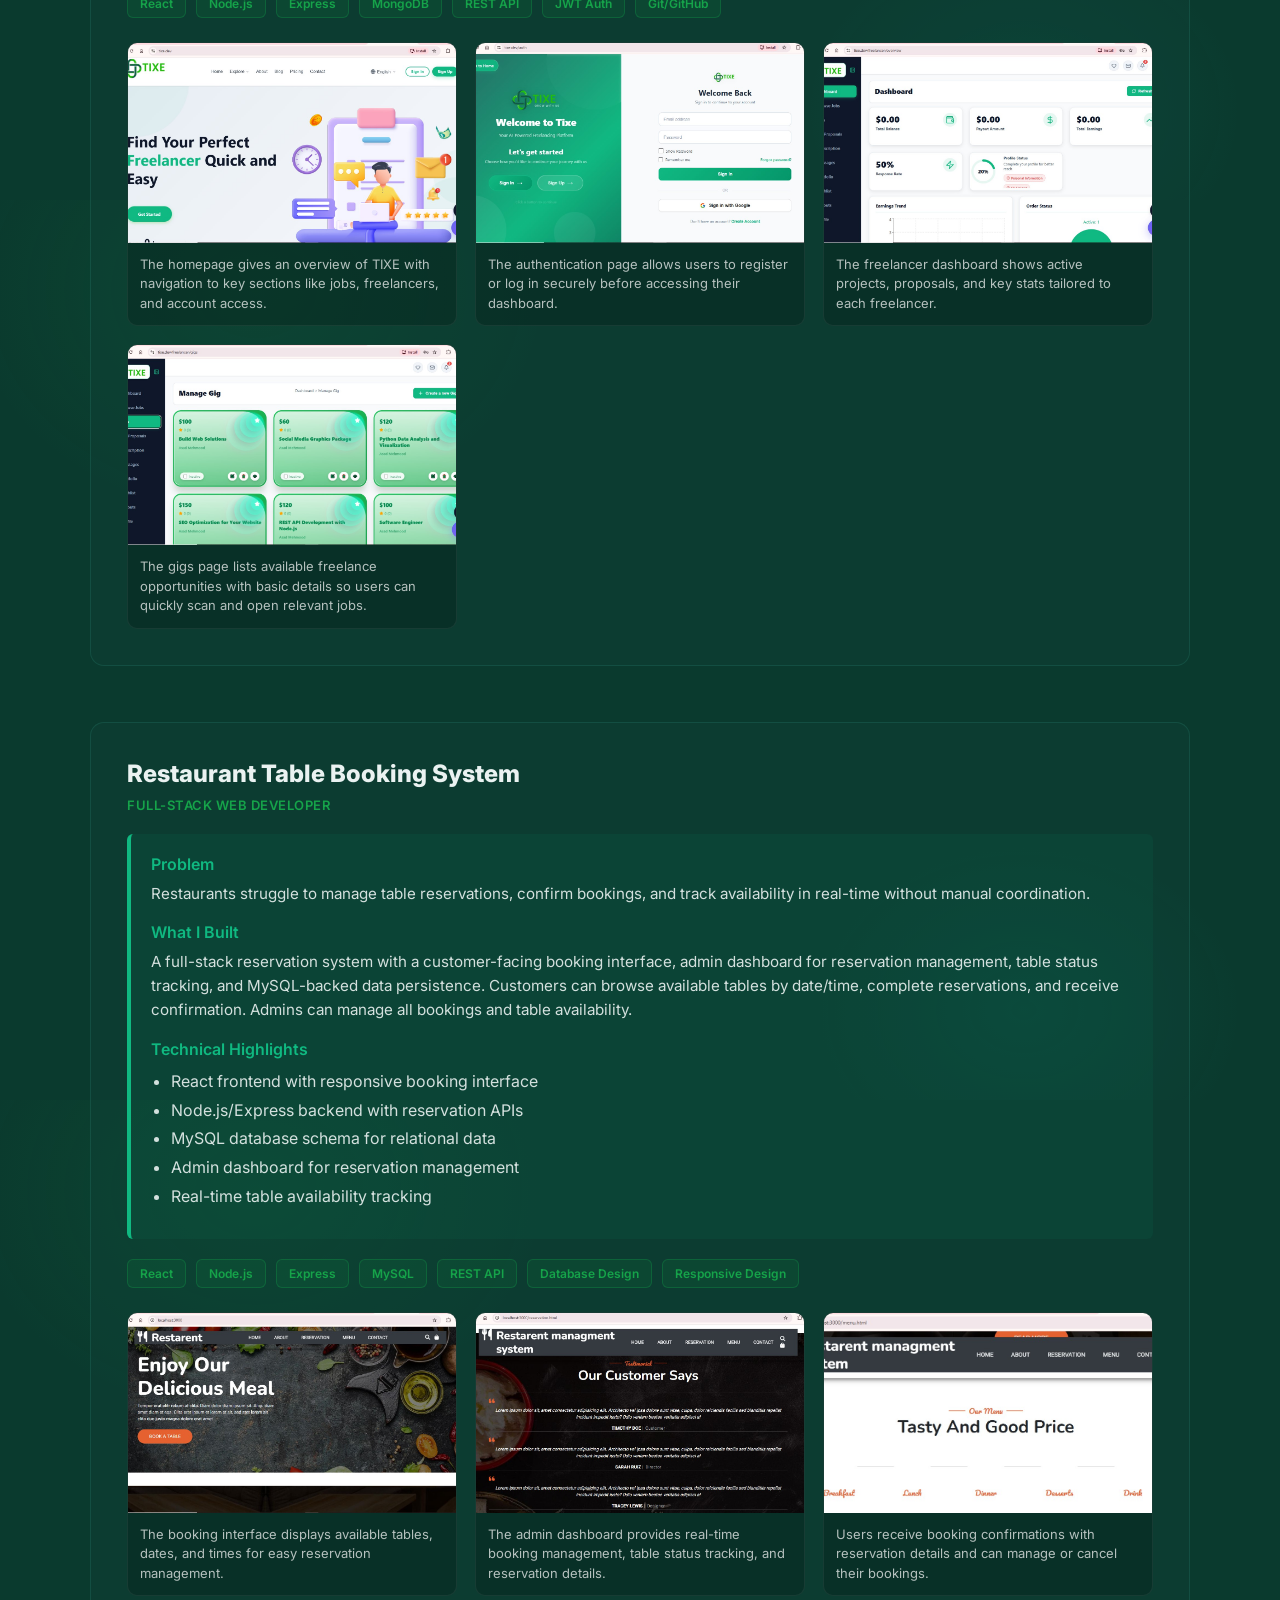
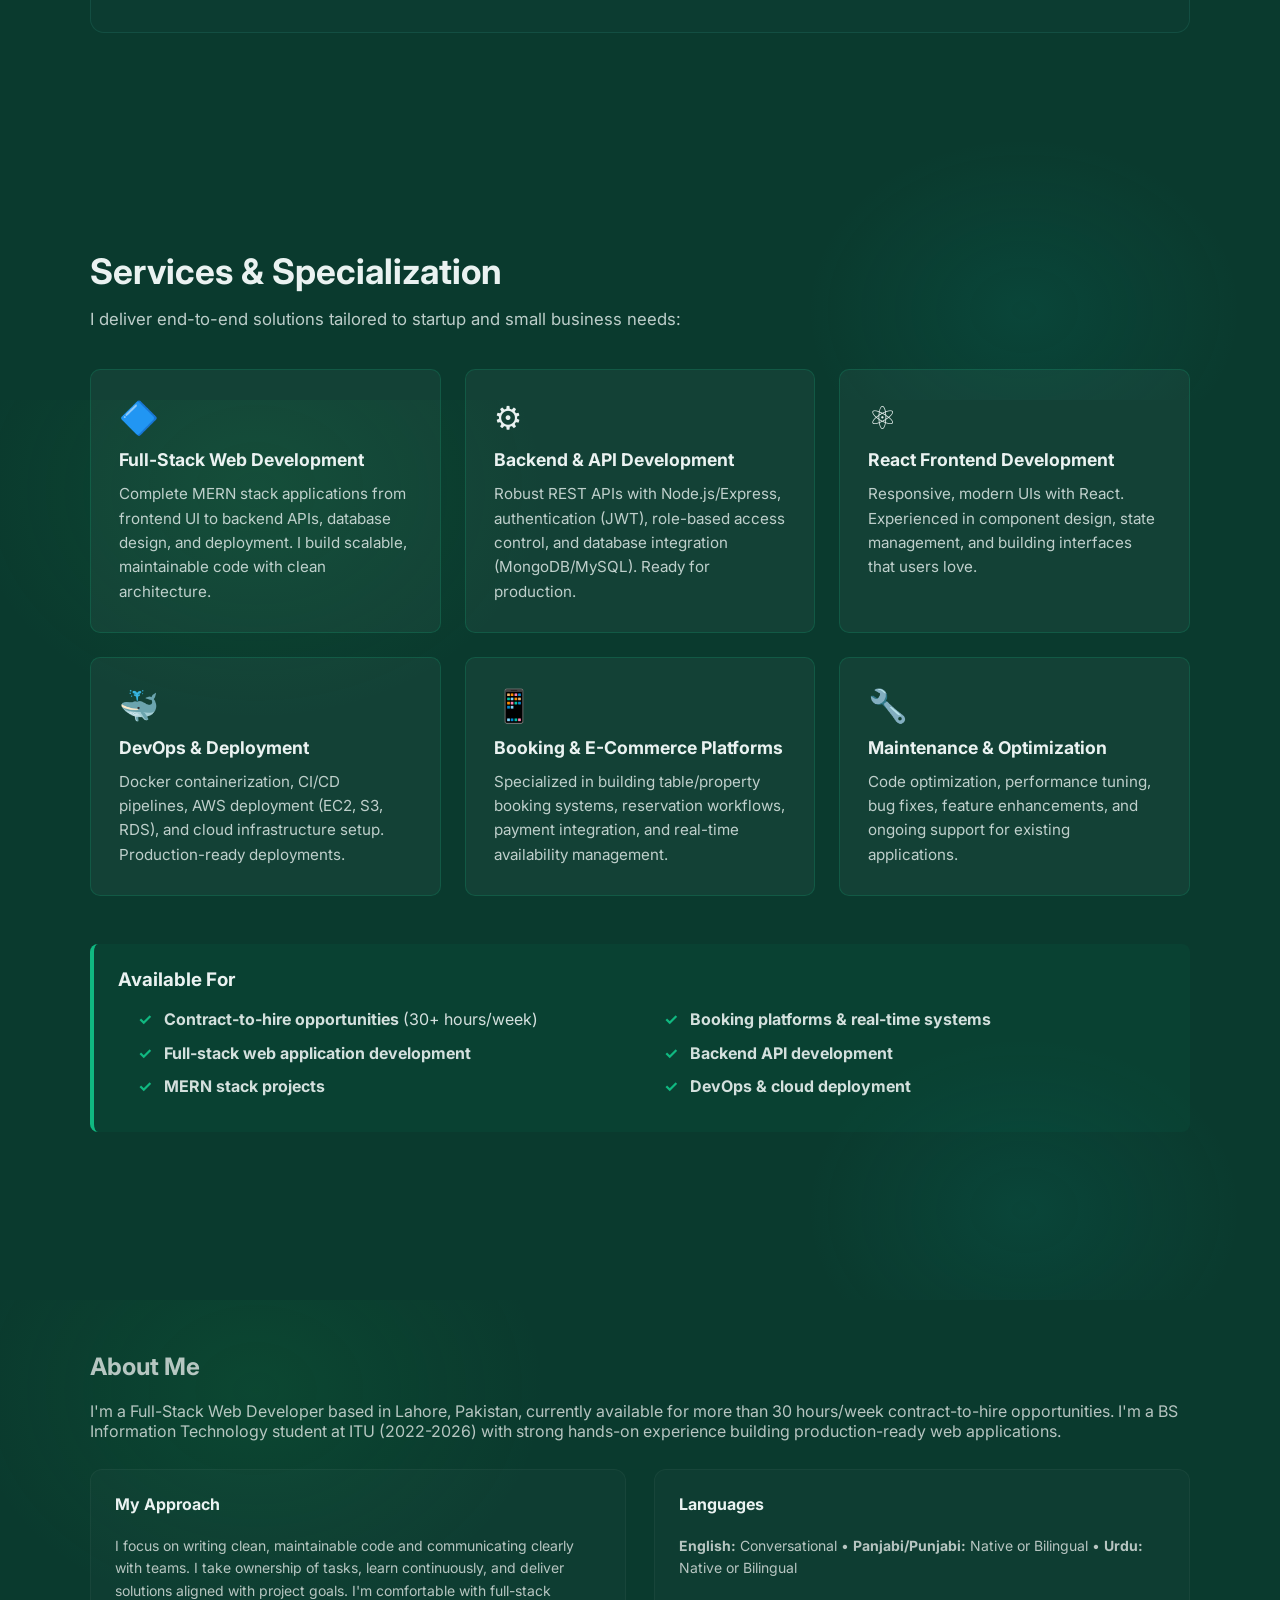
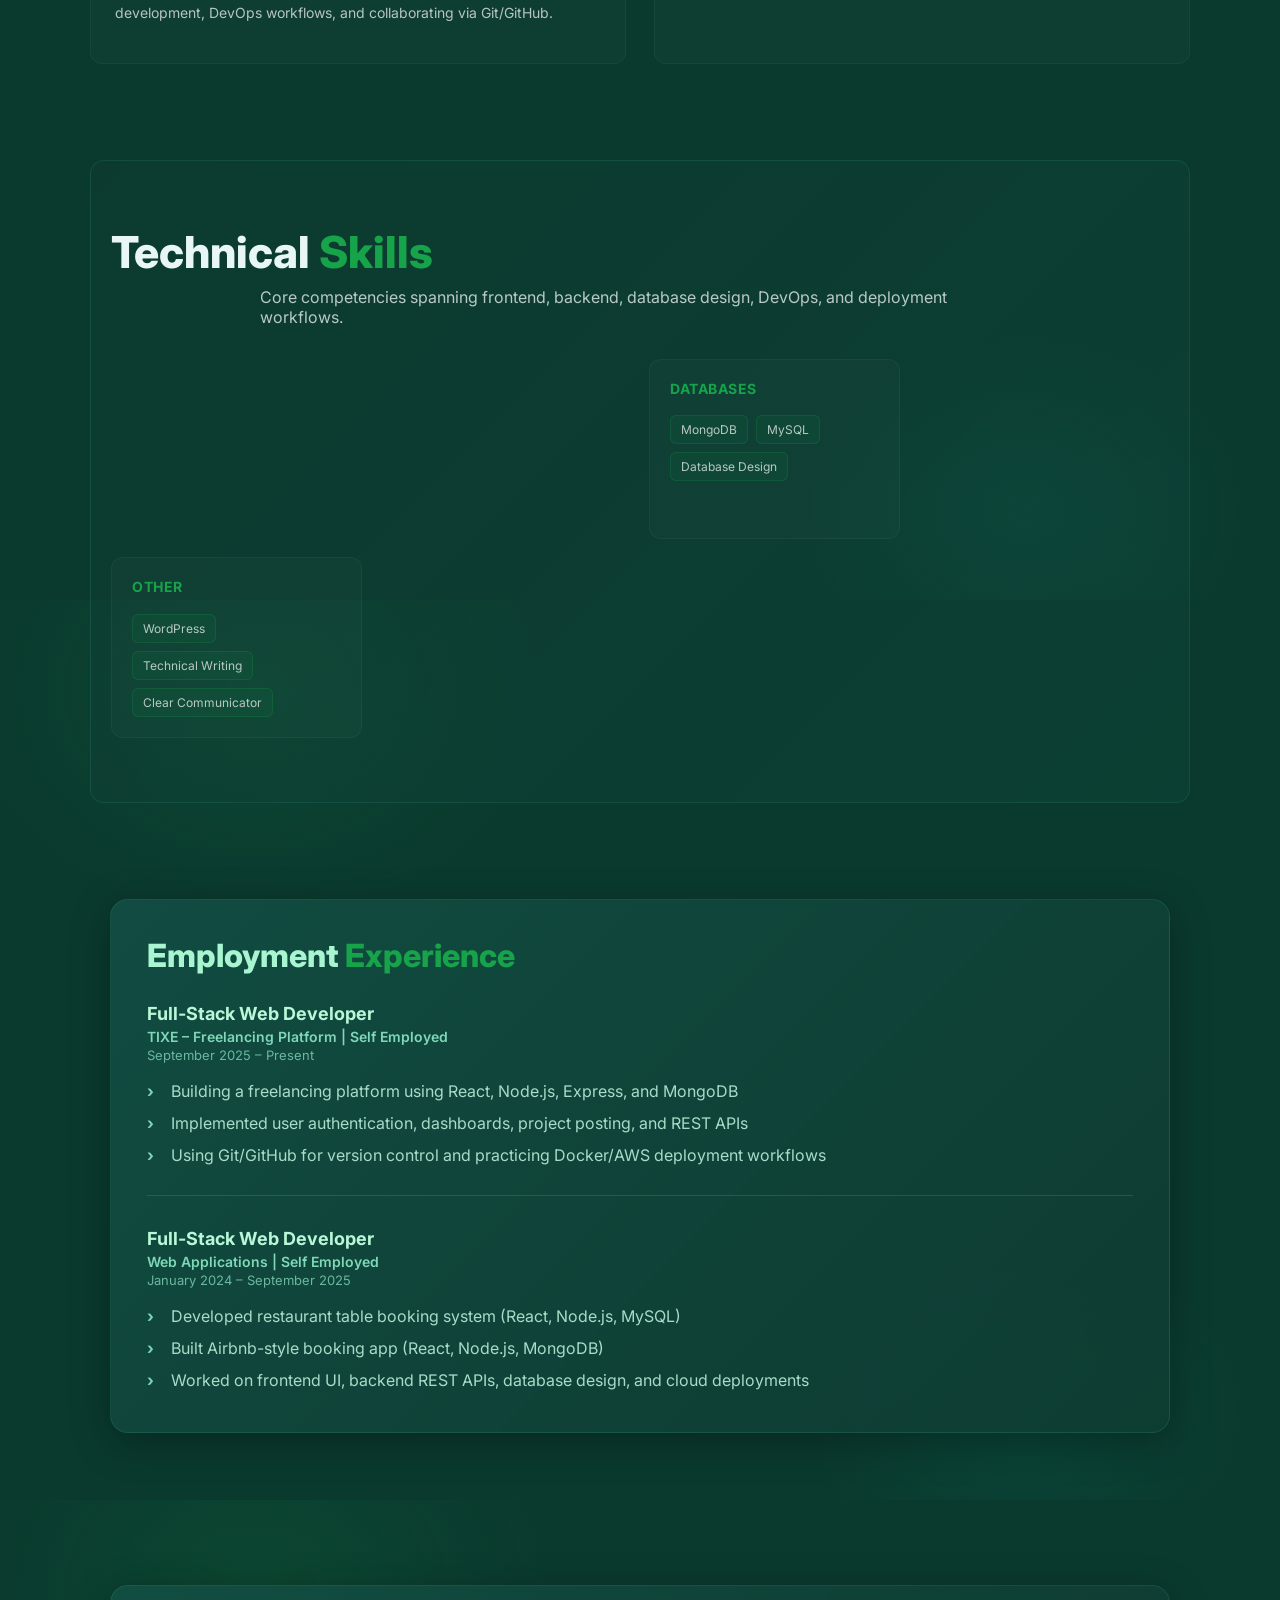
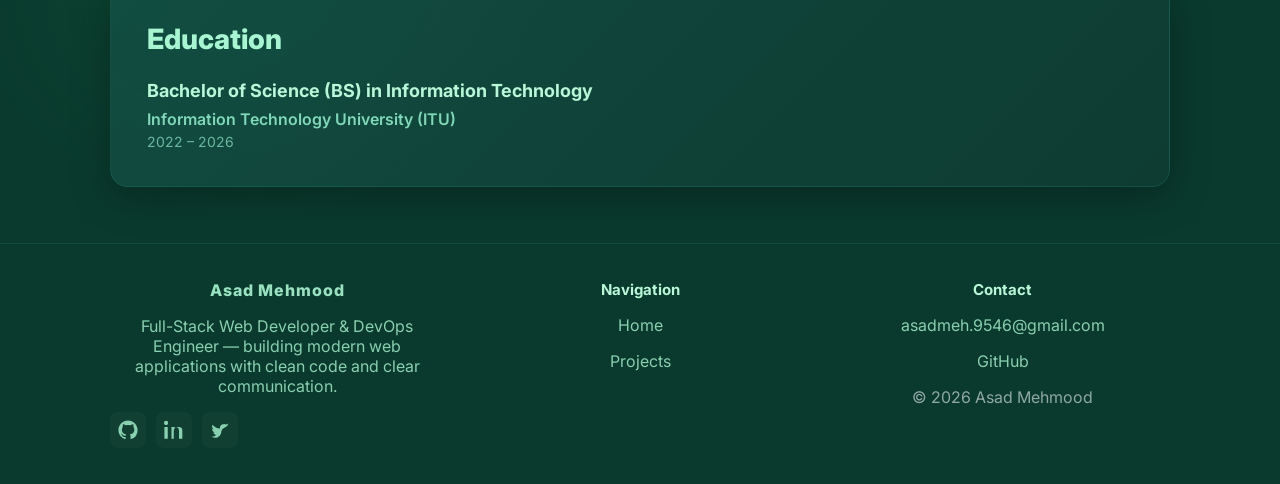
==== commit 0d8c0cf4: "Enhance portfolio: Update project descriptions to case study format, add services section, improve c" ====
--- a/index.html
+++ b/index.html
@@ -3,7 +3,7 @@
   <head>
     <meta charset="utf-8" />
     <meta name="viewport" content="width=device-width,initial-scale=1" />
-    <title>Verify to Trust AI — Portfolio</title>
+    <title>Asad Mehmood | Full-Stack Web Developer & DevOps Engineer</title>
     <!-- Animation Libraries -->
     <link href="https://unpkg.com/aos@next/dist/aos.css" rel="stylesheet" />
     <link rel="stylesheet" href="https://cdnjs.cloudflare.com/ajax/libs/animate.css/4.1.1/animate.min.css"/>
@@ -23,7 +23,6 @@
         <div class="header-cta">
           <a class="btn ghost" href="https://www.linkedin.com/in/asad-mehmood95" target="_blank">LinkedIn</a>
           <a class="btn primary" href="https://www.upwork.com/freelancers/~01e59293f4d8d0d1a4" target="_blank">Upwork</a>
-          <a class="btn ghost" href="#" target="_blank">Fiverr</a>
         </div>
       </div>
     </header>
@@ -37,10 +36,12 @@
 
           <div class="hero-right" data-aos="fade-up-left" data-aos-duration="800" data-aos-delay="200">
             <h1 class="hero-title">Full-Stack Web Developer & DevOps Engineer</h1>
-            <p class="hero-sub">I build scalable web applications using React, Node.js, Express, MongoDB, and MySQL. Experienced in DevOps (Docker, CI/CD, AWS) and modern deployment workflows. Specialized in MERN stack development with a focus on clean code, responsive design, and clear communication. Currently developing TIXE, a freelancing platform, and available for contract-to-hire opportunities.</p>
+            <p class="hero-sub">I help startups and small businesses build full-stack web applications with React, Node.js, Express, MongoDB/MySQL, and reliable deployment workflows using Docker, CI/CD, and AWS. Specialized in MERN stack development with a focus on clean code, responsive design, and clear communication.</p>
+            <p class="hero-proof" style="font-size: 0.95rem; color: #888; margin-top: 12px;">Recent work: freelancing platform (TIXE), restaurant booking system, Airbnb-style booking app. Available for contract-to-hire.</p>
 
             <div class="hero-actions">
-              <button class="btn cta" id="demoBtn" data-aos="zoom-in" data-aos-duration="600" data-aos-delay="400">Schedule Demo</button>
+              <a href="projects.html" class="btn cta" data-aos="zoom-in" data-aos-duration="600" data-aos-delay="400">View Projects</a>
+              <a href="https://www.upwork.com/freelancers/~01e59293f4d8d0d1a4" target="_blank" class="btn primary" data-aos="zoom-in" data-aos-duration="600" data-aos-delay="500">Hire Me on Upwork</a>
             </div>
 
             <div class="preorders" data-aos="fade-up" data-aos-duration="800" data-aos-delay="600">
@@ -63,14 +64,47 @@
               <h3>TIXE – Freelancing Platform</h3>
               <span class="project-role">Full-Stack Web Developer</span>
             </div>
-            <p class="project-desc">I am building TIXE, a freelancing platform where users can register, create profiles, and post or browse projects. The app uses React for the frontend and Node.js, Express, and MongoDB on the backend, with REST APIs for authentication, dashboards, and project posting. I use Git/GitHub for version control and follow clean code practices, focusing on scalability and a smooth user experience.</p>
+            
+            <div class="project-case-study">
+              <div class="case-section">
+                <h4>Problem</h4>
+                <p>Freelancers and clients need a simple platform to create profiles, post projects, manage proposals, and communicate securely.</p>
+              </div>
+              
+              <div class="case-section">
+                <h4>What I Built</h4>
+                <p>A MERN-based freelancing platform with user authentication, role-based dashboards, project posting, proposal management, and REST APIs for seamless integration. Users can register as freelancers or clients, browse opportunities, submit proposals, and track project status in real-time.</p>
+              </div>
+              
+              <div class="case-section">
+                <h4>Technical Highlights</h4>
+                <ul style="margin: 8px 0; padding-left: 20px;">
+                  <li>JWT authentication & role-based access control</li>
+                  <li>React frontend with responsive, intuitive UI</li>
+                  <li>Node.js/Express backend with modular REST APIs</li>
+                  <li>MongoDB schema design for scalability</li>
+                  <li>Git/GitHub workflow with clean commits</li>
+                </ul>
+              </div>
+
+              <div class="case-section">
+                <h4>Project Links</h4>
+                <p>
+                  <a href="https://tixe.dev" target="_blank" style="color: #10b981; text-decoration: none; margin-right: 16px;">→ Live Demo</a>
+                </p>
+              </div>
+            </div>
+            
             <div class="project-skills">
               <span class="skill-tag">React</span>
               <span class="skill-tag">Node.js</span>
+              <span class="skill-tag">Express</span>
               <span class="skill-tag">MongoDB</span>
               <span class="skill-tag">REST API</span>
+              <span class="skill-tag">JWT Auth</span>
               <span class="skill-tag">Git/GitHub</span>
             </div>
+
             <div class="project-gallery">
               <div class="gallery-item">
                 <img src="img/tixe-homepage.jpeg" alt="TIXE Homepage" />
@@ -94,17 +128,43 @@
           <!-- Restaurant Project -->
           <div class="portfolio-project" data-aos="fade-up" data-aos-duration="800" data-aos-delay="200">
             <div class="project-header">
-              <h3>Restaurant Table Booking Web App</h3>
+              <h3>Restaurant Table Booking System</h3>
               <span class="project-role">Full-Stack Web Developer</span>
             </div>
-            <p class="project-desc">I developed a restaurant table booking web application where users can view available tables, make reservations, and store all data securely in a MySQL database. The frontend is built with React and responsive HTML/CSS, while the backend uses Node.js, Express, and REST APIs to handle bookings and user actions. This project strengthened my skills in full-stack development, database design, and connecting frontend UI with backend logic.</p>
+            
+            <div class="project-case-study">
+              <div class="case-section">
+                <h4>Problem</h4>
+                <p>Restaurants struggle to manage table reservations, confirm bookings, and track availability in real-time without manual coordination.</p>
+              </div>
+              
+              <div class="case-section">
+                <h4>What I Built</h4>
+                <p>A full-stack reservation system with a customer-facing booking interface, admin dashboard for reservation management, table status tracking, and MySQL-backed data persistence. Customers can browse available tables by date/time, complete reservations, and receive confirmation. Admins can manage all bookings and table availability.</p>
+              </div>
+              
+              <div class="case-section">
+                <h4>Technical Highlights</h4>
+                <ul style="margin: 8px 0; padding-left: 20px;">
+                  <li>React frontend with responsive booking interface</li>
+                  <li>Node.js/Express backend with reservation APIs</li>
+                  <li>MySQL database schema for relational data</li>
+                  <li>Admin dashboard for reservation management</li>
+                  <li>Real-time table availability tracking</li>
+                </ul>
+              </div>
+            </div>
+            
             <div class="project-skills">
               <span class="skill-tag">React</span>
               <span class="skill-tag">Node.js</span>
+              <span class="skill-tag">Express</span>
               <span class="skill-tag">MySQL</span>
               <span class="skill-tag">REST API</span>
+              <span class="skill-tag">Database Design</span>
               <span class="skill-tag">Responsive Design</span>
             </div>
+
             <div class="project-gallery">
               <div class="gallery-item">
                 <img src="img/restuarnt-homepage.jpeg" alt="Restaurant Booking Homepage" />
@@ -120,6 +180,62 @@
               </div>
             </div>
           </div>
+        </div>
+      </section>
+
+      <!-- Services Section -->
+      <section id="services" class="services-section container" data-aos="fade-up" data-aos-duration="800">
+        <h2>Services & Specialization</h2>
+        <p>I deliver end-to-end solutions tailored to startup and small business needs:</p>
+        
+        <div class="services-grid">
+          <div class="service-card" data-aos="zoom-in" data-aos-duration="600" data-aos-delay="100">
+            <div class="service-icon">🔷</div>
+            <h4>Full-Stack Web Development</h4>
+            <p>Complete MERN stack applications from frontend UI to backend APIs, database design, and deployment. I build scalable, maintainable code with clean architecture.</p>
+          </div>
+
+          <div class="service-card" data-aos="zoom-in" data-aos-duration="600" data-aos-delay="200">
+            <div class="service-icon">⚙️</div>
+            <h4>Backend & API Development</h4>
+            <p>Robust REST APIs with Node.js/Express, authentication (JWT), role-based access control, and database integration (MongoDB/MySQL). Ready for production.</p>
+          </div>
+
+          <div class="service-card" data-aos="zoom-in" data-aos-duration="600" data-aos-delay="300">
+            <div class="service-icon">⚛️</div>
+            <h4>React Frontend Development</h4>
+            <p>Responsive, modern UIs with React. Experienced in component design, state management, and building interfaces that users love.</p>
+          </div>
+
+          <div class="service-card" data-aos="zoom-in" data-aos-duration="600" data-aos-delay="400">
+            <div class="service-icon">🐳</div>
+            <h4>DevOps & Deployment</h4>
+            <p>Docker containerization, CI/CD pipelines, AWS deployment (EC2, S3, RDS), and cloud infrastructure setup. Production-ready deployments.</p>
+          </div>
+
+          <div class="service-card" data-aos="zoom-in" data-aos-duration="600" data-aos-delay="500">
+            <div class="service-icon">📱</div>
+            <h4>Booking & E-Commerce Platforms</h4>
+            <p>Specialized in building table/property booking systems, reservation workflows, payment integration, and real-time availability management.</p>
+          </div>
+
+          <div class="service-card" data-aos="zoom-in" data-aos-duration="600" data-aos-delay="600">
+            <div class="service-icon">🔧</div>
+            <h4>Maintenance & Optimization</h4>
+            <p>Code optimization, performance tuning, bug fixes, feature enhancements, and ongoing support for existing applications.</p>
+          </div>
+        </div>
+
+        <div class="availability-section" style="margin-top: 48px; padding: 24px; background: rgba(16, 185, 129, 0.05); border-radius: 8px; border-left: 4px solid #10b981;">
+          <h3 style="margin-top: 0;">Available For</h3>
+          <ul style="columns: 2; gap: 24px;">
+            <li><strong>Contract-to-hire opportunities</strong> (30+ hours/week)</li>
+            <li><strong>Full-stack web application development</strong></li>
+            <li><strong>MERN stack projects</strong></li>
+            <li><strong>Booking platforms & real-time systems</strong></li>
+            <li><strong>Backend API development</strong></li>
+            <li><strong>DevOps & cloud deployment</strong></li>
+          </ul>
         </div>
       </section>
 
@@ -280,7 +396,8 @@
 
         <div class="col">
           <h4>Contact</h4>
-          <p><a href=\"mailto:asad@example.com\">asad@example.com</a></p>
+          <p><a href="mailto:asadmeh.9546@gmail.com">asadmeh.9546@gmail.com</a></p>
+          <p><a href="https://github.com/asad7116" target="_blank">GitHub</a></p>
           <p style="margin-top:12px;color:rgba(234,242,241,0.6)">© 2026 Asad Mehmood</p>
         </div>
       </div>
--- a/css/styles.css
+++ b/css/styles.css
@@ -460,3 +460,140 @@
   .portfolio-projects{gap:36px}
 }
 
+/* Case Study Styles */
+.project-case-study {
+  margin: 20px 0;
+  padding: 20px;
+  background: rgba(16, 185, 129, 0.05);
+  border-left: 4px solid #10b981;
+  border-radius: 6px;
+}
+
+.case-section {
+  margin-bottom: 16px;
+}
+
+.case-section:last-child {
+  margin-bottom: 0;
+}
+
+.case-section h4 {
+  margin: 0 0 8px 0;
+  color: #10b981;
+  font-size: 1rem;
+  font-weight: 600;
+}
+
+.case-section p {
+  margin: 0;
+  color: rgba(234, 242, 241, 0.9);
+  line-height: 1.6;
+  font-size: 0.95rem;
+}
+
+.case-section ul {
+  color: rgba(234, 242, 241, 0.9);
+  line-height: 1.8;
+}
+
+/* Services Section */
+.services-section {
+  margin: 80px auto;
+  padding: 60px 0;
+}
+
+.services-section h2 {
+  font-size: 2.2rem;
+  margin-bottom: 12px;
+  color: #eaf2f1;
+}
+
+.services-section > p {
+  font-size: 1.05rem;
+  color: rgba(234, 242, 241, 0.8);
+  margin-bottom: 40px;
+}
+
+.services-grid {
+  display: grid;
+  grid-template-columns: repeat(auto-fit, minmax(300px, 1fr));
+  gap: 24px;
+  margin-bottom: 40px;
+}
+
+.service-card {
+  padding: 28px;
+  background: rgba(255, 255, 255, 0.04);
+  border: 1px solid rgba(16, 185, 129, 0.2);
+  border-radius: 10px;
+  transition: all 0.3s ease;
+}
+
+.service-card:hover {
+  background: rgba(16, 185, 129, 0.08);
+  border-color: #10b981;
+  transform: translateY(-4px);
+}
+
+.service-icon {
+  font-size: 2rem;
+  margin-bottom: 12px;
+  display: inline-block;
+}
+
+.service-card h4 {
+  margin: 0 0 12px 0;
+  font-size: 1.1rem;
+  color: #eaf2f1;
+}
+
+.service-card p {
+  margin: 0;
+  font-size: 0.95rem;
+  color: rgba(234, 242, 241, 0.8);
+  line-height: 1.6;
+}
+
+.availability-section h3 {
+  color: #eaf2f1;
+  margin-bottom: 16px;
+}
+
+.availability-section ul {
+  margin: 0;
+  padding-left: 20px;
+  list-style: none;
+}
+
+.availability-section li {
+  color: rgba(234, 242, 241, 0.9);
+  margin-bottom: 8px;
+  line-height: 1.6;
+}
+
+.availability-section li:before {
+  content: "✓ ";
+  color: #10b981;
+  font-weight: bold;
+  margin-right: 8px;
+}
+
+@media (max-width: 900px) {
+  .services-grid {
+    grid-template-columns: repeat(2, 1fr);
+  }
+  
+  .availability-section ul {
+    columns: 1;
+  }
+}
+
+@media (max-width: 600px) {
+  .services-grid {
+    grid-template-columns: 1fr;
+  }
+  
+  .service-card {
+    padding: 20px;
+  }
+}
